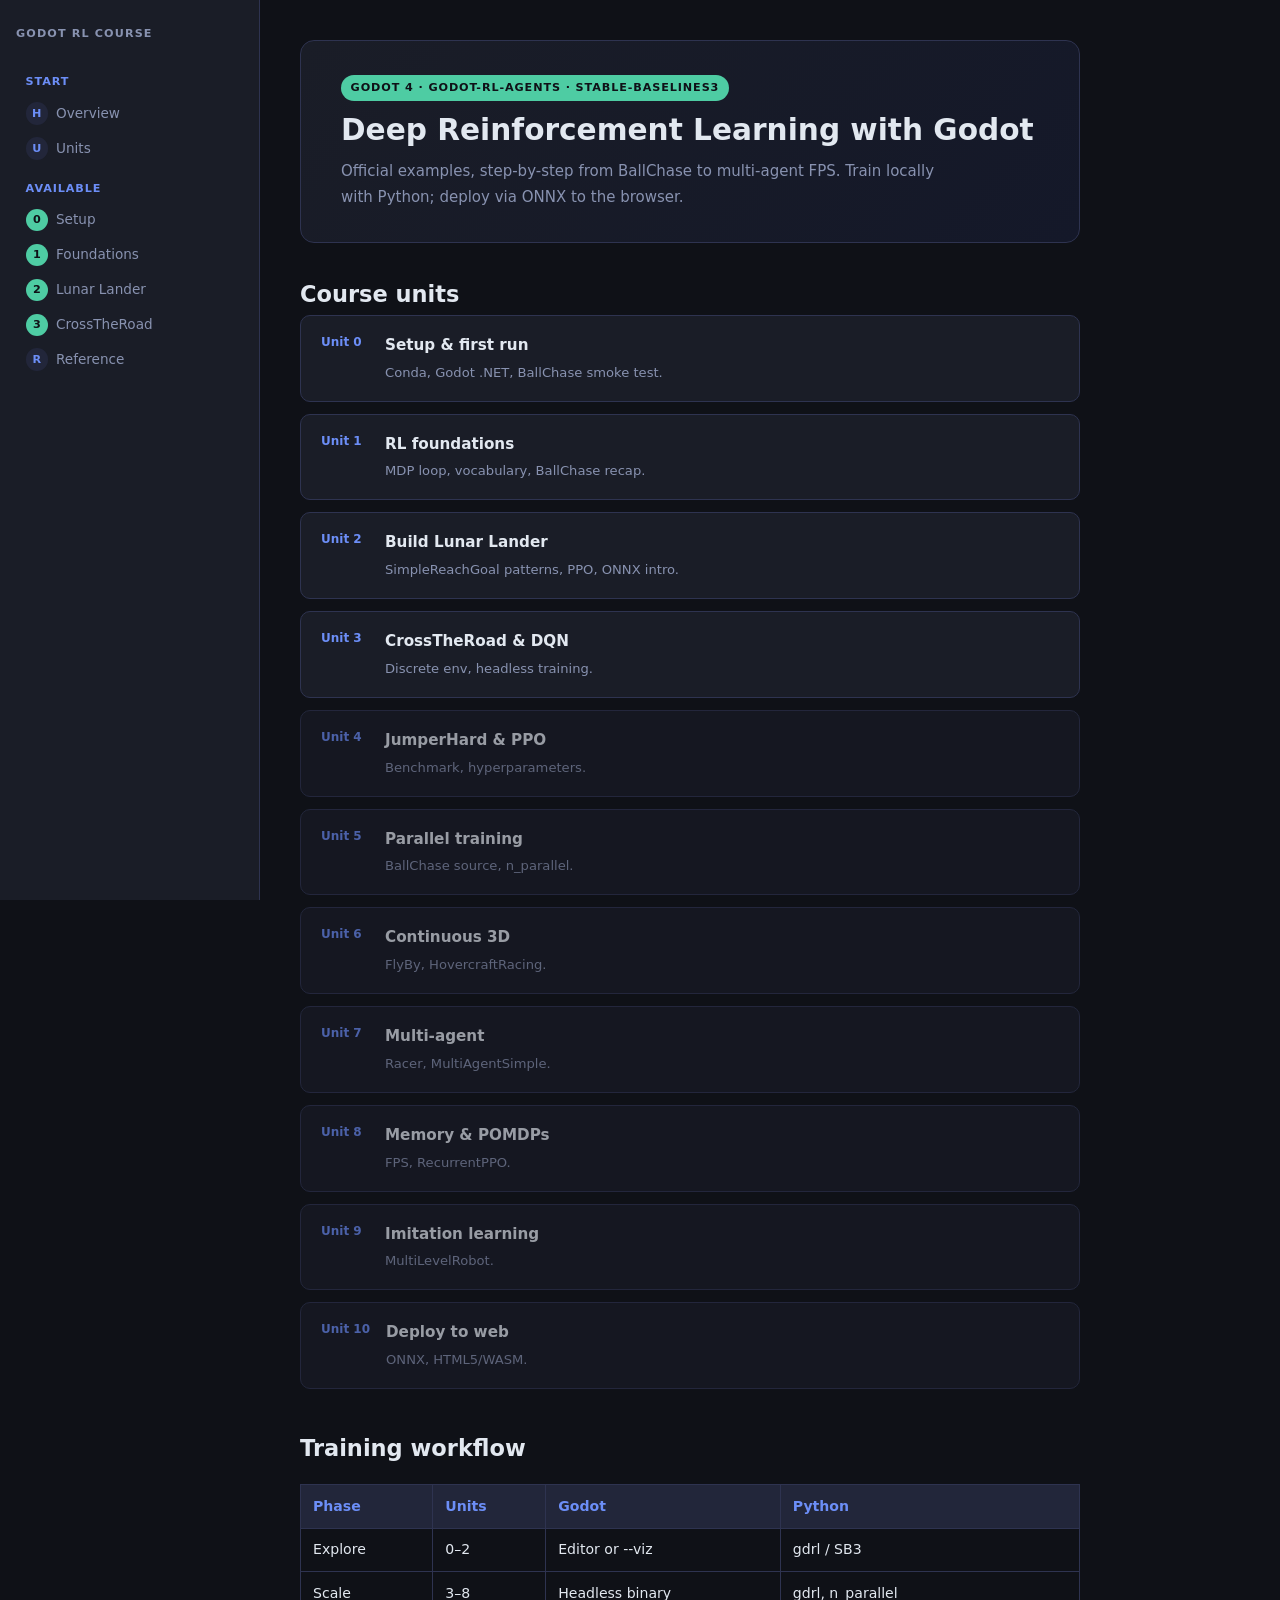
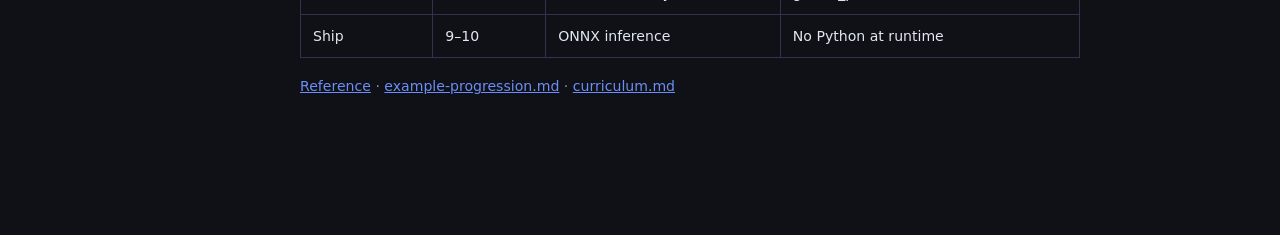
==== index.html @ f2a83a9d "Restructure course around godot-rl-agents example progression. Add setup and CrossTheRoad units, ren" ====
<!DOCTYPE html>
<html lang="en">
<head>
  <meta charset="UTF-8" />
  <meta name="viewport" content="width=device-width, initial-scale=1.0"/>
  <title>Godot Reinforcement Learning Course</title>
  <style>
    :root {
      --bg: #0f1117; --surface: #1a1d27; --surface2: #22263a; --border: #2e3350;
      --accent: #6c8ef7; --accent2: #4ecca3; --text: #e2e8f0; --muted: #8892b0; --code-bg: #0d1117;
    }
    *, *::before, *::after { box-sizing: border-box; margin: 0; padding: 0; }
    body { background: var(--bg); color: var(--text); font-family: "Segoe UI", system-ui, sans-serif; font-size: 15px; line-height: 1.75; }
    .layout { display: flex; min-height: 100vh; }
    .sidebar { width: 260px; flex-shrink: 0; background: var(--surface); border-right: 1px solid var(--border); padding: 1.5rem 1rem; position: sticky; top: 0; height: 100vh; overflow-y: auto; }
    .sidebar-title { font-size: 0.7rem; font-weight: 700; letter-spacing: 0.1em; text-transform: uppercase; color: var(--muted); margin-bottom: 1rem; }
    .sidebar nav a { display: flex; align-items: center; gap: 0.5rem; padding: 0.35rem 0.6rem; border-radius: 6px; text-decoration: none; font-size: 0.85rem; color: var(--muted); }
    .sidebar nav a:hover { background: var(--surface2); color: var(--text); }
    .sidebar nav .section-label { font-size: 0.7rem; font-weight: 700; letter-spacing: 0.08em; text-transform: uppercase; color: var(--accent); padding: 0.8rem 0.6rem 0.25rem; }
    .sidebar nav .num { display: inline-flex; align-items: center; justify-content: center; width: 1.4rem; height: 1.4rem; background: var(--surface2); border-radius: 50%; font-size: 0.7rem; font-weight: 700; color: var(--accent); flex-shrink: 0; }
    .sidebar nav a.done .num { background: var(--accent2); color: #0f1117; }
    .content { flex: 1; max-width: 860px; padding: 2.5rem 2.5rem 6rem; }
    .hero { background: linear-gradient(135deg, #1a1d27 0%, #141829 100%); border: 1px solid var(--border); border-radius: 14px; padding: 2rem 2.5rem; margin-bottom: 2rem; }
    .hero .tag { display: inline-block; background: var(--accent2); color: #0f1117; font-size: 0.7rem; font-weight: 700; letter-spacing: 0.08em; text-transform: uppercase; padding: 0.2rem 0.6rem; border-radius: 99px; margin-bottom: 0.75rem; }
    .hero h1 { font-size: 1.85rem; font-weight: 800; line-height: 1.2; margin-bottom: 0.6rem; }
    .hero p { color: var(--muted); max-width: 620px; }
    .section { margin-bottom: 2.5rem; }
    .section-header h2 { font-size: 1.25rem; font-weight: 700; margin-bottom: 1rem; }
    table { width: 100%; border-collapse: collapse; font-size: 0.88rem; margin: 1rem 0; }
    th, td { border: 1px solid var(--border); padding: 0.55rem 0.75rem; text-align: left; vertical-align: top; }
    th { background: var(--surface2); color: var(--accent); font-weight: 600; }
    .callout { background: var(--surface); border: 1px solid var(--border); border-left: 3px solid var(--accent); border-radius: 8px; padding: 1rem 1.25rem; margin: 1rem 0; font-size: 0.9rem; }
    .callout strong { color: var(--accent); }
    .unit-grid { display: grid; gap: 0.75rem; }
    .unit-card { display: flex; gap: 1rem; align-items: flex-start; background: var(--surface); border: 1px solid var(--border); border-radius: 10px; padding: 1rem 1.25rem; text-decoration: none; color: inherit; transition: border-color 0.15s; }
    a.unit-card:hover { border-color: var(--accent); }
    .unit-card .u-num { font-size: 0.75rem; font-weight: 800; color: var(--accent); min-width: 3rem; }
    .unit-card h3 { font-size: 0.95rem; font-weight: 700; margin-bottom: 0.2rem; }
    .unit-card p { font-size: 0.82rem; color: var(--muted); margin: 0; }
    .unit-card .example { font-size: 0.78rem; color: var(--accent2); margin-top: 0.3rem; }
    .unit-card.planned { opacity: 0.65; }
    code { background: var(--code-bg); padding: 0.1rem 0.35rem; border-radius: 4px; font-size: 0.85em; }
  </style>
</head>
<body>
<div class="layout">

  <aside class="sidebar">
    <p class="sidebar-title">Godot RL Course</p>
    <nav>
      <p class="section-label">Start</p>
      <a href="#overview"><span class="num">H</span> Overview</a>
      <a href="#units"><span class="num">U</span> Units</a>
      <p class="section-label">Available</p>
      <a href="Unit-00.html" class="done"><span class="num">0</span> Setup</a>
      <a href="Unit-01.html" class="done"><span class="num">1</span> Foundations</a>
      <a href="Unit-02.html" class="done"><span class="num">2</span> Lunar Lander</a>
      <a href="Unit-03.html" class="done"><span class="num">3</span> CrossTheRoad</a>
      <a href="godot_rl_course_reference.html"><span class="num">R</span> Reference</a>
    </nav>
  </aside>

  <main class="content">

    <header class="hero" id="overview">
      <p class="tag">Godot 4 · godot-rl-agents · Stable-Baselines3</p>
      <h1>Deep Reinforcement Learning with Godot</h1>
      <p>Official examples, step-by-step from BallChase to multi-agent FPS. Train locally with Python; deploy via ONNX to the browser.</p>
    </header>

    <section class="section" id="units">
      <h2 class="section-header">Course units</h2>
      <div class="unit-grid">
        <a class="unit-card" href="Unit-00.html">
          <span class="u-num">Unit 0</span>
          <span><h3>Setup &amp; first run</h3><p>Conda, Godot .NET, BallChase smoke test.</p></span>
        </a>
        <a class="unit-card" href="Unit-01.html">
          <span class="u-num">Unit 1</span>
          <span><h3>RL foundations</h3><p>MDP loop, vocabulary, BallChase recap.</p></span>
        </a>
        <a class="unit-card" href="Unit-02.html">
          <span class="u-num">Unit 2</span>
          <span><h3>Build Lunar Lander</h3><p>SimpleReachGoal patterns, PPO, ONNX intro.</p></span>
        </a>
        <a class="unit-card" href="Unit-03.html">
          <span class="u-num">Unit 3</span>
          <span><h3>CrossTheRoad &amp; DQN</h3><p>Discrete env, headless training.</p></span>
        </a>
        <span class="unit-card planned">
          <span class="u-num">Unit 4</span>
          <span><h3>JumperHard &amp; PPO</h3><p>Benchmark, hyperparameters.</p></span>
        </span>
        <span class="unit-card planned">
          <span class="u-num">Unit 5</span>
          <span><h3>Parallel training</h3><p>BallChase source, n_parallel.</p></span>
        </span>
        <span class="unit-card planned">
          <span class="u-num">Unit 6</span>
          <span><h3>Continuous 3D</h3><p>FlyBy, HovercraftRacing.</p></span>
        </span>
        <span class="unit-card planned">
          <span class="u-num">Unit 7</span>
          <span><h3>Multi-agent</h3><p>Racer, MultiAgentSimple.</p></span>
        </span>
        <span class="unit-card planned">
          <span class="u-num">Unit 8</span>
          <span><h3>Memory &amp; POMDPs</h3><p>FPS, RecurrentPPO.</p></span>
        </span>
        <span class="unit-card planned">
          <span class="u-num">Unit 9</span>
          <span><h3>Imitation learning</h3><p>MultiLevelRobot.</p></span>
        </span>
        <span class="unit-card planned">
          <span class="u-num">Unit 10</span>
          <span><h3>Deploy to web</h3><p>ONNX, HTML5/WASM.</p></span>
        </span>
      </div>
    </section>

    <section class="section">
      <h2 class="section-header">Training workflow</h2>
      <table>
        <thead><tr><th>Phase</th><th>Units</th><th>Godot</th><th>Python</th></tr></thead>
        <tbody>
          <tr><td>Explore</td><td>0–2</td><td>Editor or --viz</td><td>gdrl / SB3</td></tr>
          <tr><td>Scale</td><td>3–8</td><td>Headless binary</td><td>gdrl, n_parallel</td></tr>
          <tr><td>Ship</td><td>9–10</td><td>ONNX inference</td><td>No Python at runtime</td></tr>
        </tbody>
      </table>
      <p style="margin-top:1rem;color:var(--muted);font-size:0.88rem">
        <a href="godot_rl_course_reference.html" style="color:var(--accent)">Reference</a> ·
        <a href="docs/example-progression.md" style="color:var(--accent)">example-progression.md</a> ·
        <a href="docs/curriculum.md" style="color:var(--accent)">curriculum.md</a>
      </p>
    </section>

  </main>
</div>
</body>
</html>
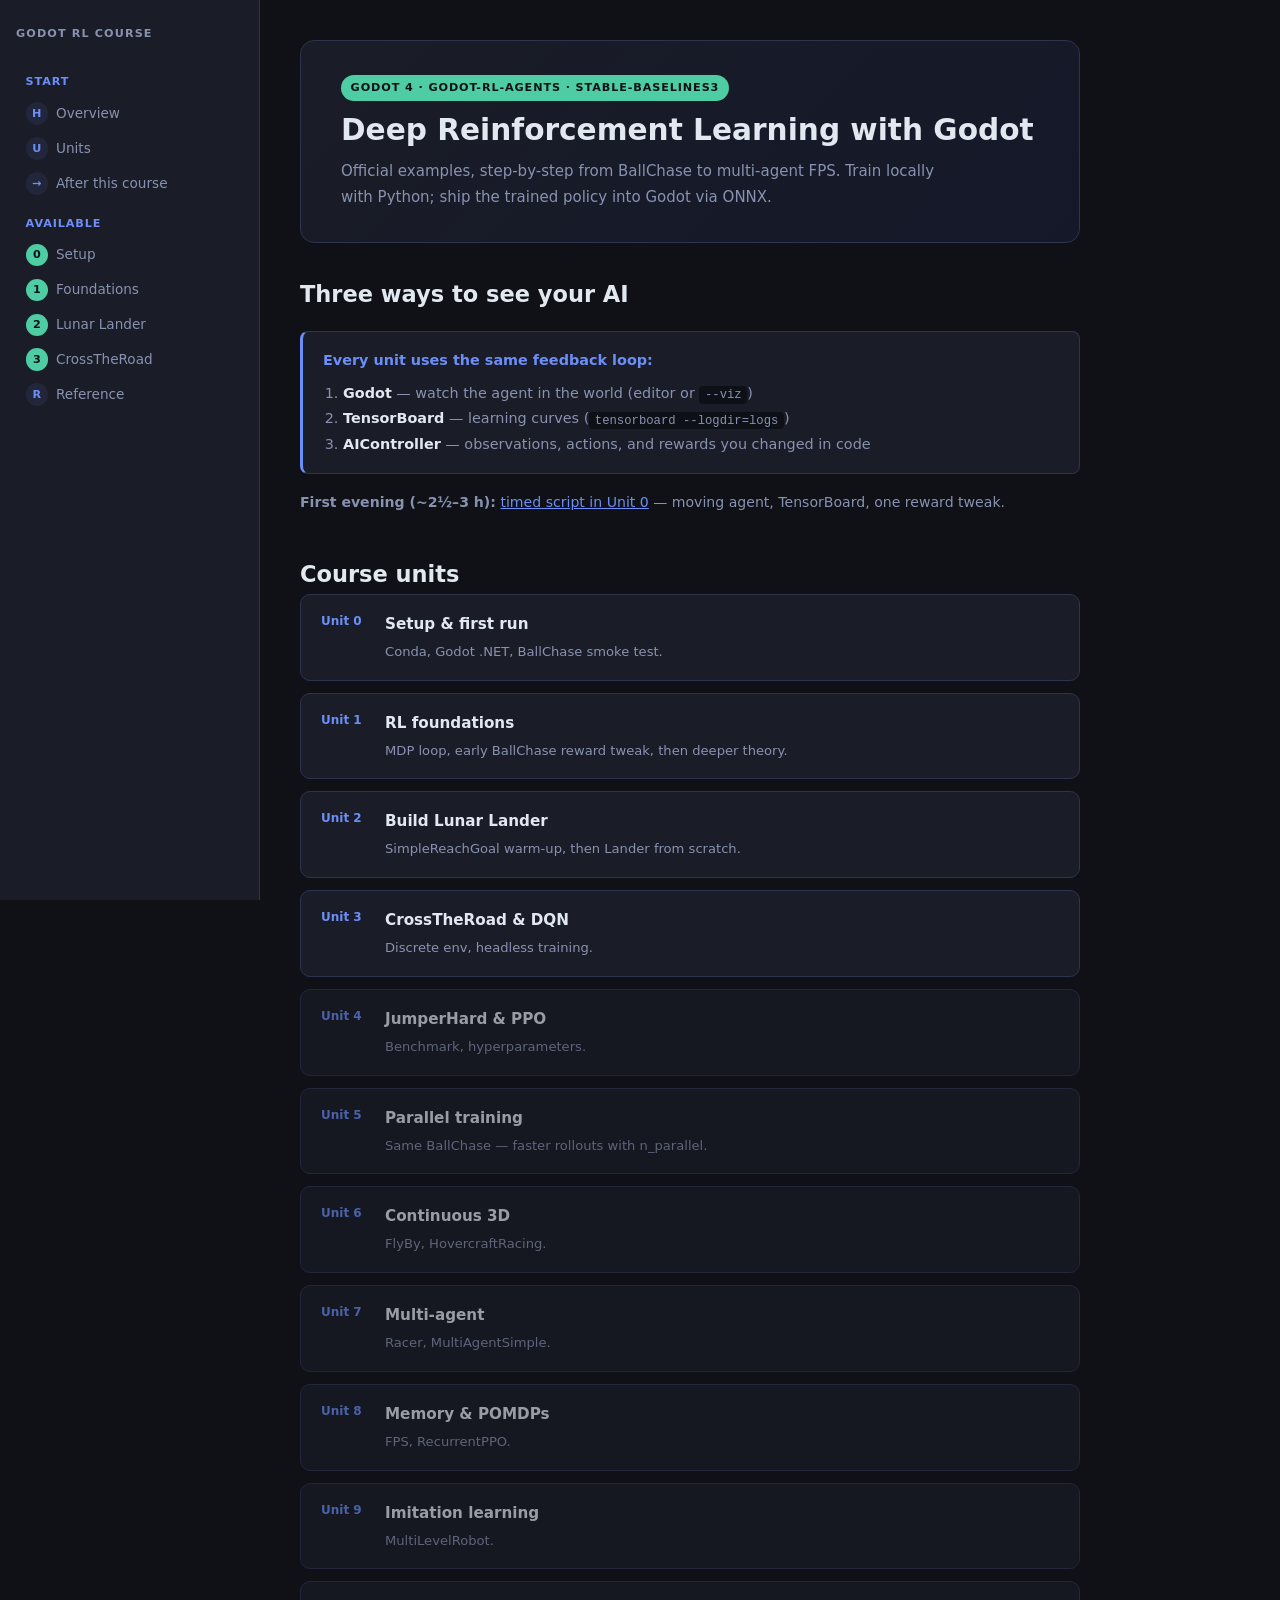
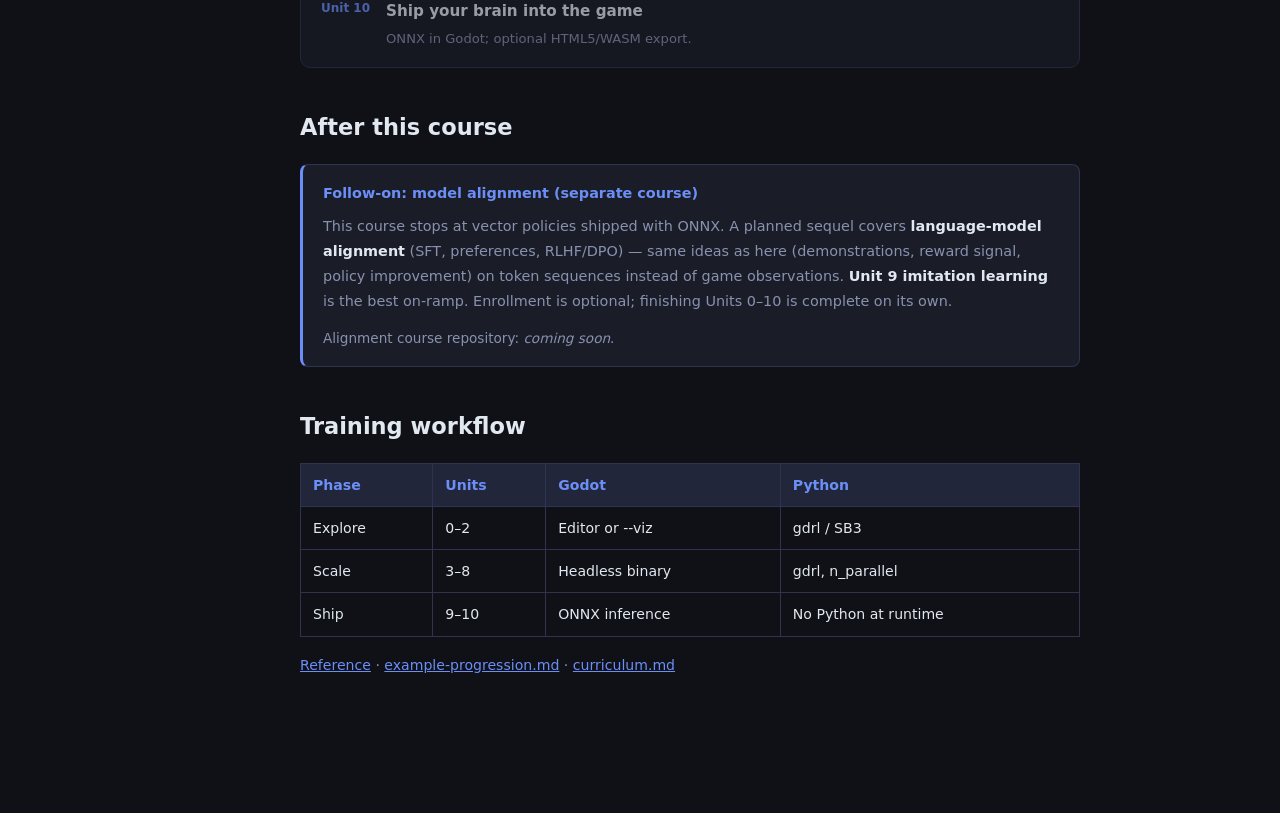
==== commit 786545cb: "docs: sequel course bridge, RL troubleshooting callouts, and pedagogy updates Clarify that LLM align" ====
--- a/index.html
+++ b/index.html
@@ -51,6 +51,7 @@
       <p class="section-label">Start</p>
       <a href="#overview"><span class="num">H</span> Overview</a>
       <a href="#units"><span class="num">U</span> Units</a>
+      <a href="#after-this-course"><span class="num">→</span> After this course</a>
       <p class="section-label">Available</p>
       <a href="Unit-00.html" class="done"><span class="num">0</span> Setup</a>
       <a href="Unit-01.html" class="done"><span class="num">1</span> Foundations</a>
@@ -65,8 +66,25 @@
     <header class="hero" id="overview">
       <p class="tag">Godot 4 · godot-rl-agents · Stable-Baselines3</p>
       <h1>Deep Reinforcement Learning with Godot</h1>
-      <p>Official examples, step-by-step from BallChase to multi-agent FPS. Train locally with Python; deploy via ONNX to the browser.</p>
+      <p>Official examples, step-by-step from BallChase to multi-agent FPS. Train locally with Python; ship the trained policy into Godot via ONNX.</p>
     </header>
+
+    <section class="section" id="three-views">
+      <h2 class="section-header">Three ways to see your AI</h2>
+      <div class="callout">
+        <strong>Every unit uses the same feedback loop:</strong>
+        <ol style="margin:0.5rem 0 0 1.25rem;color:var(--muted);font-size:0.9rem">
+          <li><strong style="color:var(--text)">Godot</strong> — watch the agent in the world (editor or <code>--viz</code>)</li>
+          <li><strong style="color:var(--text)">TensorBoard</strong> — learning curves (<code>tensorboard --logdir=logs</code>)</li>
+          <li><strong style="color:var(--text)">AIController</strong> — observations, actions, and rewards you changed in code</li>
+        </ol>
+      </div>
+      <p style="color:var(--muted);font-size:0.88rem;margin-top:0.75rem">
+        <strong>First evening (~2½–3 h):</strong>
+        <a href="Unit-00.html#first-evening" style="color:var(--accent)">timed script in Unit 0</a>
+        — moving agent, TensorBoard, one reward tweak.
+      </p>
+    </section>
 
     <section class="section" id="units">
       <h2 class="section-header">Course units</h2>
@@ -77,11 +95,11 @@
         </a>
         <a class="unit-card" href="Unit-01.html">
           <span class="u-num">Unit 1</span>
-          <span><h3>RL foundations</h3><p>MDP loop, vocabulary, BallChase recap.</p></span>
+          <span><h3>RL foundations</h3><p>MDP loop, early BallChase reward tweak, then deeper theory.</p></span>
         </a>
         <a class="unit-card" href="Unit-02.html">
           <span class="u-num">Unit 2</span>
-          <span><h3>Build Lunar Lander</h3><p>SimpleReachGoal patterns, PPO, ONNX intro.</p></span>
+          <span><h3>Build Lunar Lander</h3><p>SimpleReachGoal warm-up, then Lander from scratch.</p></span>
         </a>
         <a class="unit-card" href="Unit-03.html">
           <span class="u-num">Unit 3</span>
@@ -93,7 +111,7 @@
         </span>
         <span class="unit-card planned">
           <span class="u-num">Unit 5</span>
-          <span><h3>Parallel training</h3><p>BallChase source, n_parallel.</p></span>
+          <span><h3>Parallel training</h3><p>Same BallChase — faster rollouts with n_parallel.</p></span>
         </span>
         <span class="unit-card planned">
           <span class="u-num">Unit 6</span>
@@ -113,8 +131,24 @@
         </span>
         <span class="unit-card planned">
           <span class="u-num">Unit 10</span>
-          <span><h3>Deploy to web</h3><p>ONNX, HTML5/WASM.</p></span>
+          <span><h3>Ship your brain into the game</h3><p>ONNX in Godot; optional HTML5/WASM export.</p></span>
         </span>
+      </div>
+    </section>
+
+    <section class="section" id="after-this-course">
+      <h2 class="section-header">After this course</h2>
+      <div class="callout">
+        <strong>Follow-on: model alignment (separate course)</strong>
+        <p style="margin:0.5rem 0 0;color:var(--muted);font-size:0.9rem">
+          This course stops at vector policies shipped with ONNX. A planned sequel covers
+          <strong style="color:var(--text)">language-model alignment</strong> (SFT, preferences, RLHF/DPO) —
+          same ideas as here (demonstrations, reward signal, policy improvement) on token sequences instead of game observations.
+          <strong style="color:var(--text)">Unit 9 imitation learning</strong> is the best on-ramp. Enrollment is optional; finishing Units 0–10 is complete on its own.
+        </p>
+        <p style="margin:0.75rem 0 0;color:var(--muted);font-size:0.85rem">
+          Alignment course repository: <em>coming soon</em>.
+        </p>
       </div>
     </section>
 
